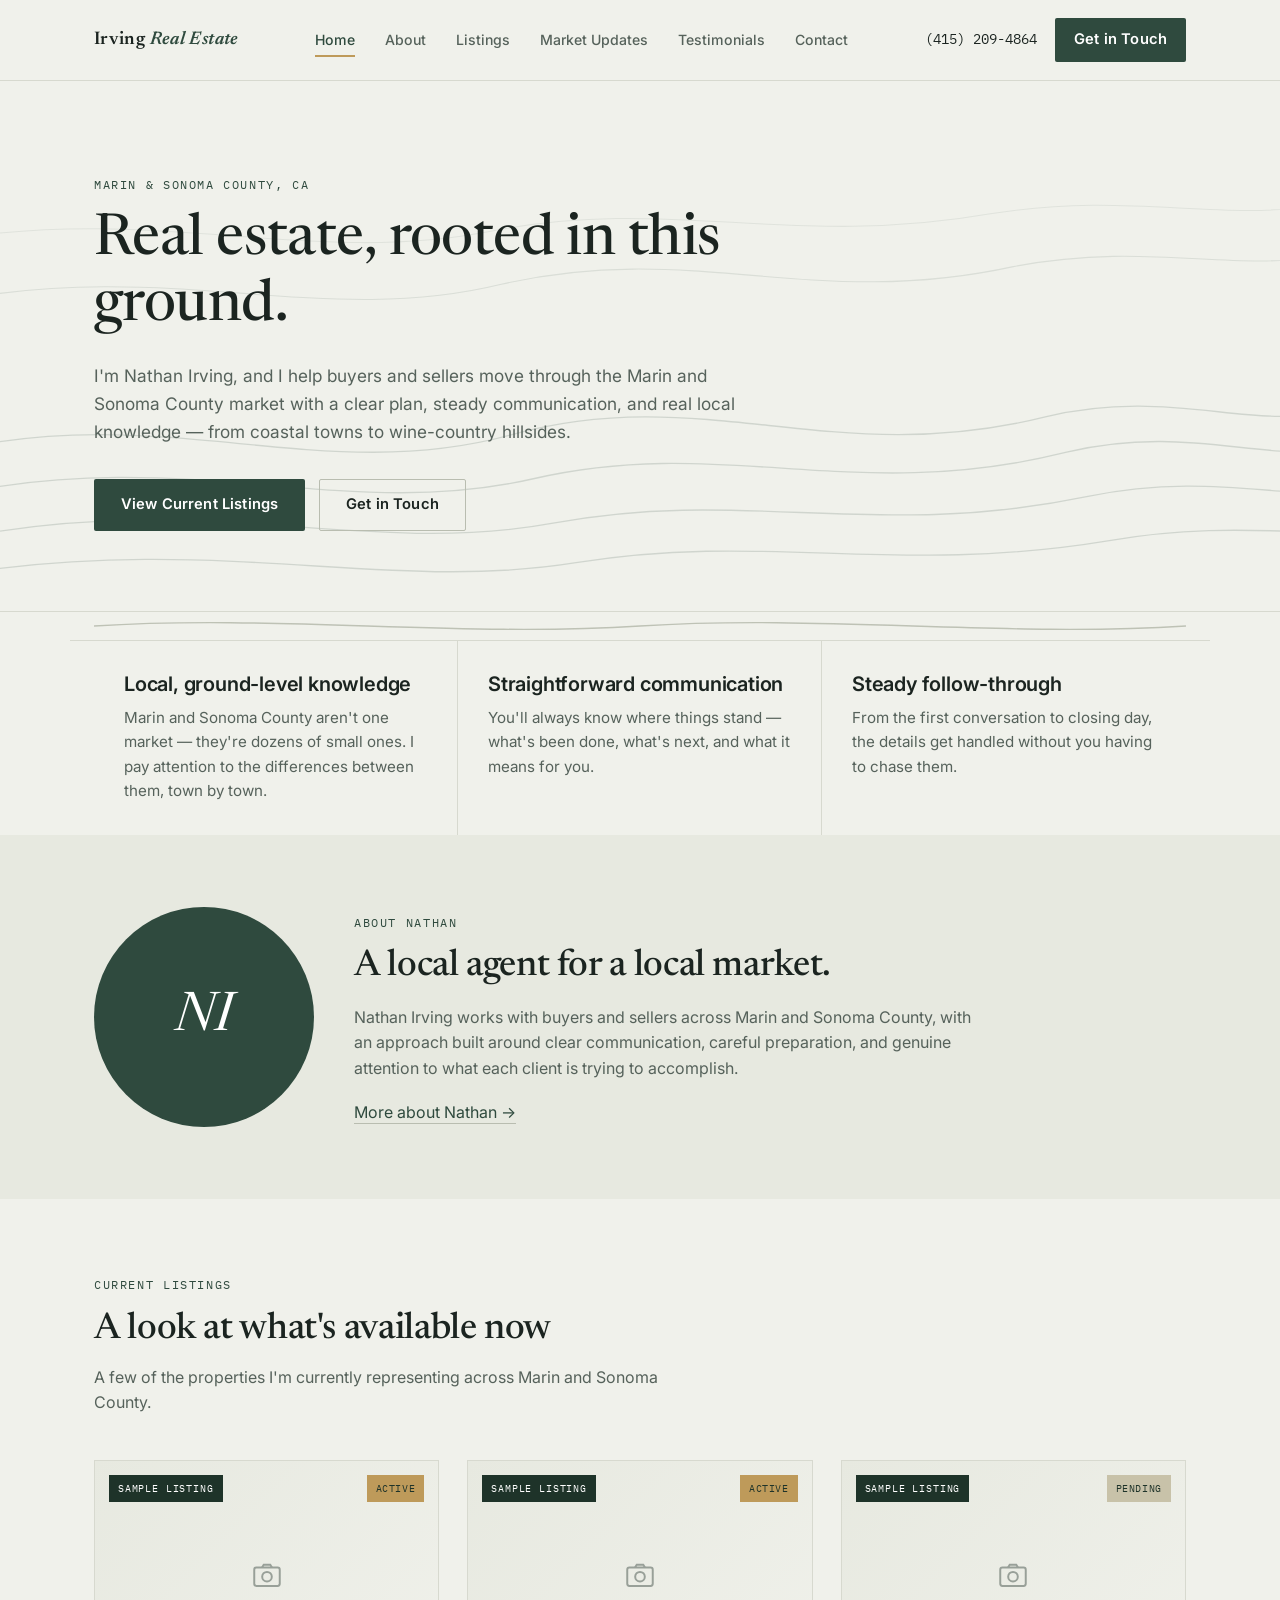
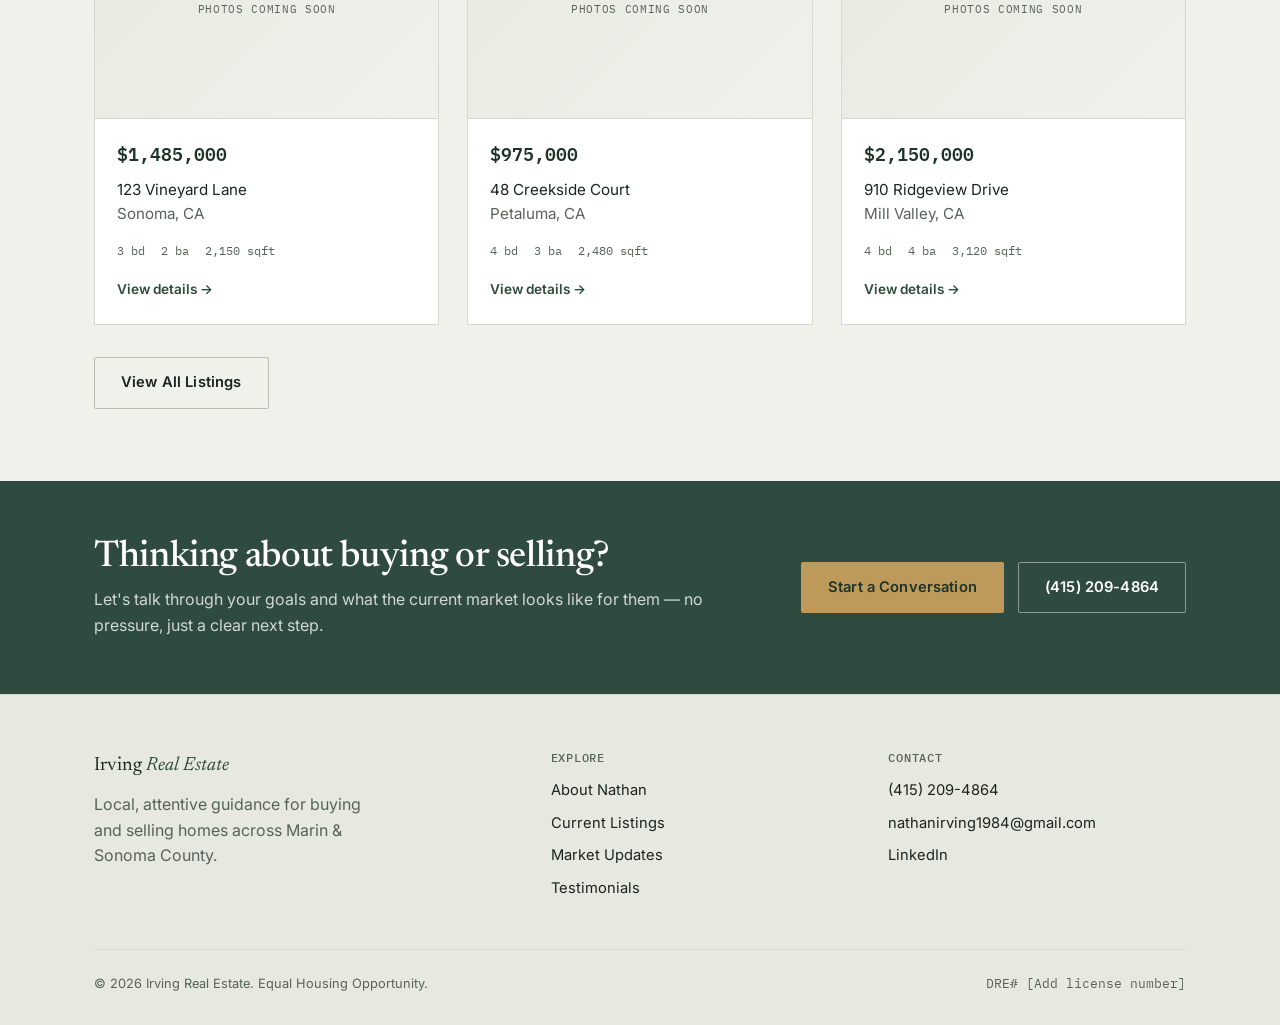
==== index.html @ acb5d285 "Create index.html" ====
<!doctype html>
<html lang="en">
<head>
  <meta charset="UTF-8">
  <meta name="viewport" content="width=device-width, initial-scale=1.0">
  <title>Irving Real Estate | Nathan Irving — Marin &amp; Sonoma County, CA</title>
  <meta name="description" content="Nathan Irving helps buyers and sellers navigate the Marin and Sonoma County, CA real estate market with clear communication and local knowledge.">
  <link rel="icon" href="images/favicon.svg" type="image/svg+xml">
  <link rel="preconnect" href="https://fonts.googleapis.com">
  <link rel="preconnect" href="https://fonts.gstatic.com" crossorigin>
  <link href="https://fonts.googleapis.com/css2?family=Newsreader:ital,opsz,wght@0,6..72,400;0,6..72,500;0,6..72,600;1,6..72,400;1,6..72,500&family=Inter:wght@400;500;600;700&family=IBM+Plex+Mono:wght@400;500&display=swap" rel="stylesheet">
  <link rel="stylesheet" href="css/styles.css">
</head>
<body>

  <header class="site-header">
    <nav class="nav">
      <a href="index.html" class="nav-brand">Irving <span>Real Estate</span></a>
      <button class="nav-toggle" aria-label="Toggle navigation menu" aria-expanded="false">
        <span></span><span></span><span></span>
      </button>
      <div class="nav-links">
        <a href="index.html" aria-current="page">Home</a>
        <a href="about.html">About</a>
        <a href="listings.html">Listings</a>
        <a href="market-updates.html">Market Updates</a>
        <a href="testimonials.html">Testimonials</a>
        <a href="contact.html">Contact</a>
      </div>
      <div class="nav-contact">
        <span class="nav-phone">(415) 209-4864</span>
        <a href="contact.html" class="btn btn--primary" style="padding:9px 18px;">Get in Touch</a>
      </div>
    </nav>
  </header>

  <main>
    <section class="hero">
      <svg class="contour-bg" viewBox="0 0 1200 600" preserveAspectRatio="none" xmlns="http://www.w3.org/2000/svg" aria-hidden="true">
        <path d="M-50,420 C150,360 300,460 480,400 C660,340 780,440 980,380 C1100,345 1180,400 1250,370" fill="none" stroke="currentColor" stroke-width="1.5"/>
        <path d="M-50,470 C170,410 320,500 500,450 C680,400 800,480 1000,420 C1120,385 1200,440 1260,410" fill="none" stroke="currentColor" stroke-width="1.5"/>
        <path d="M-50,520 C190,460 340,540 520,500 C700,460 820,520 1020,470 C1140,440 1220,480 1270,460" fill="none" stroke="currentColor" stroke-width="1.5"/>
        <path d="M-50,560 C200,510 360,580 540,545 C720,510 840,560 1040,520 C1160,495 1240,520 1280,505" fill="none" stroke="currentColor" stroke-width="1.5"/>
        <path d="M-50,250 C160,200 300,280 470,230 C650,180 760,260 950,210 C1080,180 1160,220 1250,195" fill="none" stroke="currentColor" stroke-width="1.2" opacity="0.7"/>
        <path d="M-50,180 C150,140 290,210 460,170 C630,130 740,190 930,150 C1060,125 1140,160 1240,140" fill="none" stroke="currentColor" stroke-width="1.2" opacity="0.5"/>
      </svg>
      <div class="container">
        <div class="hero-inner">
          <span class="eyebrow">Marin &amp; Sonoma County, CA</span>
          <h1>Real estate, rooted in this ground.</h1>
          <p class="lede">I'm Nathan Irving, and I help buyers and sellers move through the Marin and Sonoma County market with a clear plan, steady communication, and real local knowledge — from coastal towns to wine-country hillsides.</p>
          <div class="hero-actions">
            <a href="listings.html" class="btn btn--primary">View Current Listings</a>
            <a href="contact.html" class="btn btn--ghost">Get in Touch</a>
          </div>
        </div>
      </div>
    </section>

    <section class="container">
      <svg class="contour-divider" viewBox="0 0 600 24" preserveAspectRatio="none" xmlns="http://www.w3.org/2000/svg" aria-hidden="true">
        <path d="M0,12 C100,2 200,22 300,12 C400,2 500,22 600,12" fill="none" stroke="currentColor" stroke-width="1.2"/>
      </svg>
    </section>

    <section class="triptych container">
      <div class="triptych-item">
        <h3>Local, ground-level knowledge</h3>
        <p>Marin and Sonoma County aren't one market — they're dozens of small ones. I pay attention to the differences between them, town by town.</p>
      </div>
      <div class="triptych-item">
        <h3>Straightforward communication</h3>
        <p>You'll always know where things stand — what's been done, what's next, and what it means for you.</p>
      </div>
      <div class="triptych-item">
        <h3>Steady follow-through</h3>
        <p>From the first conversation to closing day, the details get handled without you having to chase them.</p>
      </div>
    </section>

    <section class="section section--alt">
      <div class="container about-split">
        <div class="monogram">NI</div>
        <div>
          <span class="eyebrow">About Nathan</span>
          <h2 style="margin-bottom:16px;">A local agent for a local market.</h2>
          <p style="margin-bottom:18px;">Nathan Irving works with buyers and sellers across Marin and Sonoma County, with an approach built around clear communication, careful preparation, and genuine attention to what each client is trying to accomplish.</p>
          <a href="about.html" class="text-link">More about Nathan →</a>
        </div>
      </div>
    </section>

    <section class="section">
      <div class="container">
        <div class="section-head">
          <span class="eyebrow">Current Listings</span>
          <h2>A look at what's available now</h2>
          <p>A few of the properties I'm currently representing across Marin and Sonoma County.</p>
        </div>
        <div class="listings-grid" data-featured-grid></div>
        <div style="margin-top:32px;">
          <a href="listings.html" class="btn btn--ghost">View All Listings</a>
        </div>
      </div>
    </section>

    <section class="cta-banner">
      <div class="container cta-banner-inner">
        <div>
          <h2 style="margin-bottom:8px;">Thinking about buying or selling?</h2>
          <p>Let's talk through your goals and what the current market looks like for them — no pressure, just a clear next step.</p>
        </div>
        <div style="display:flex; gap:14px; flex-wrap:wrap;">
          <a href="contact.html" class="btn btn--accent">Start a Conversation</a>
          <a href="tel:+14152094864" class="btn btn--ghost">(415) 209-4864</a>
        </div>
      </div>
    </section>
  </main>

  <footer class="site-footer">
    <div class="container">
      <div class="footer-grid">
        <div>
          <div class="footer-brand">Irving <span>Real Estate</span></div>
          <p style="max-width:280px;">Local, attentive guidance for buying and selling homes across Marin &amp; Sonoma County.</p>
        </div>
        <div class="footer-col">
          <h4>Explore</h4>
          <a href="about.html">About Nathan</a>
          <a href="listings.html">Current Listings</a>
          <a href="market-updates.html">Market Updates</a>
          <a href="testimonials.html">Testimonials</a>
        </div>
        <div class="footer-col">
          <h4>Contact</h4>
          <a href="tel:+14152094864">(415) 209-4864</a>
          <a href="mailto:nathanirving1984@gmail.com">nathanirving1984@gmail.com</a>
          <a href="https://www.linkedin.com/in/nathan-irving-8bb08a265" target="_blank" rel="noopener">LinkedIn</a>
        </div>
      </div>
      <div class="footer-bottom">
        <span>&copy; <span data-current-year></span> Irving Real Estate. Equal Housing Opportunity.</span>
        <span class="license-note">DRE# [Add license number]</span>
      </div>
    </div>
  </footer>

  <script src="js/utils.js"></script>
  <script src="js/data/listings-data.js"></script>
  <script src="js/home-featured.js"></script>
  <script src="js/nav.js"></script>
</body>
</html>
---- css/styles.css ----
/* ============================================================
   IRVING REAL ESTATE — core stylesheet
   Design language: quiet, editorial, grounded in the fog-and-
   redwood landscape of Marin & Sonoma County rather than a
   generic "real estate" template look. A topographic contour
   line is the recurring signature motif (real estate = land).
   ============================================================ */

/* ---- Reset ---- */
*, *::before, *::after { box-sizing: border-box; }
html, body, h1, h2, h3, h4, p, figure, blockquote, dl, dd { margin: 0; }
html { scroll-behavior: smooth; }
body { min-height: 100vh; }
img, picture, svg { display: block; max-width: 100%; }
a { color: inherit; text-decoration: none; }
button { font: inherit; cursor: pointer; }
ul, ol { padding: 0; margin: 0; list-style: none; }

@media (prefers-reduced-motion: reduce) {
  html { scroll-behavior: auto; }
  *, *::before, *::after {
    animation-duration: 0.001ms !important;
    animation-iteration-count: 1 !important;
    transition-duration: 0.001ms !important;
    scroll-behavior: auto !important;
  }
}

/* ---- Design tokens ---- */
:root {
  --color-bg: #F0F1EB;
  --color-surface: #FFFFFF;
  --color-surface-alt: #E7E9E0;
  --color-ink: #1B2420;
  --color-ink-muted: #56625B;
  --color-primary: #2F4A3E;
  --color-primary-dark: #1E3329;
  --color-accent: #BE9A5A;
  --color-accent-soft: #E7DAC1;
  --color-line: #D7D9CF;
  --color-line-strong: #B9BDB0;
  --color-bg-rgb: 240, 241, 235;
  --font-display: 'Newsreader', Georgia, serif;
  --font-body: 'Inter', -apple-system, BlinkMacSystemFont, 'Segoe UI', sans-serif;
  --font-mono: 'IBM Plex Mono', 'SF Mono', Consolas, monospace;
  --container-w: 1140px;
  --container-pad: 24px;
  --radius: 2px;
}

/* ---- Base ---- */
body {
  background: var(--color-bg);
  color: var(--color-ink);
  font-family: var(--font-body);
  font-size: 16px;
  line-height: 1.6;
  -webkit-font-smoothing: antialiased;
}

h1, h2, h3, h4 {
  font-family: var(--font-display);
  font-weight: 500;
  line-height: 1.15;
  letter-spacing: -0.01em;
  color: var(--color-ink);
}

h1 { font-size: clamp(2.4rem, 5vw, 3.6rem); font-weight: 450; }
h2 { font-size: clamp(1.7rem, 3vw, 2.3rem); }
h3 { font-size: 1.25rem; font-weight: 600; font-family: var(--font-body); }

p { color: var(--color-ink-muted); max-width: 62ch; }

.italic { font-style: italic; }

a.text-link {
  color: var(--color-primary);
  border-bottom: 1px solid var(--color-line-strong);
  padding-bottom: 1px;
  transition: border-color 0.15s ease, color 0.15s ease;
}
a.text-link:hover { border-color: var(--color-primary); }

:focus-visible {
  outline: 2px solid var(--color-primary);
  outline-offset: 3px;
}

/* ---- Layout helpers ---- */
.container {
  width: 100%;
  max-width: var(--container-w);
  margin: 0 auto;
  padding: 0 var(--container-pad);
}

.section { padding: 72px 0; }
.section--tight { padding: 48px 0; }
.section--alt { background: var(--color-surface-alt); }

.eyebrow {
  font-family: var(--font-mono);
  font-size: 0.72rem;
  letter-spacing: 0.14em;
  text-transform: uppercase;
  color: var(--color-primary);
  display: inline-block;
  margin-bottom: 14px;
}

.section-head { max-width: 640px; margin-bottom: 44px; }
.section-head p { margin-top: 14px; }

/* ---- Contour line motif ---- */
.contour-divider {
  width: 100%;
  height: 28px;
  display: block;
  color: var(--color-line-strong);
  opacity: 0.9;
}

.contour-bg {
  position: absolute;
  inset: 0;
  width: 100%;
  height: 100%;
  z-index: 0;
  color: var(--color-primary);
  opacity: 0.16;
  pointer-events: none;
}

/* ---- Buttons ---- */
.btn {
  display: inline-flex;
  align-items: center;
  gap: 8px;
  padding: 13px 26px;
  font-family: var(--font-body);
  font-size: 0.92rem;
  font-weight: 600;
  letter-spacing: 0.01em;
  border-radius: var(--radius);
  border: 1px solid transparent;
  transition: transform 0.15s ease, background 0.15s ease, color 0.15s ease, border-color 0.15s ease;
  white-space: nowrap;
}
.btn:hover { transform: translateY(-1px); }
.btn--primary { background: var(--color-primary); color: #fff; }
.btn--primary:hover { background: var(--color-primary-dark); }
.btn--ghost { background: transparent; color: var(--color-ink); border-color: var(--color-line-strong); }
.btn--ghost:hover { border-color: var(--color-primary); color: var(--color-primary); }
.btn--accent { background: var(--color-accent); color: var(--color-primary-dark); }
.btn--accent:hover { background: #ab8849; }
.btn--block { width: 100%; justify-content: center; }

/* ---- Header / nav ---- */
.site-header {
  position: sticky;
  top: 0;
  z-index: 50;
  background: rgba(var(--color-bg-rgb), 0.92);
  backdrop-filter: blur(6px);
  border-bottom: 1px solid var(--color-line);
}

.nav {
  display: flex;
  align-items: center;
  justify-content: space-between;
  padding: 18px var(--container-pad);
  max-width: var(--container-w);
  margin: 0 auto;
}

.nav-brand { font-family: var(--font-display); font-size: 1.15rem; font-weight: 600; letter-spacing: 0.02em; }
.nav-brand span { color: var(--color-primary); font-style: italic; }

.nav-links { display: flex; align-items: center; gap: 30px; }
.nav-links a {
  font-size: 0.88rem;
  font-weight: 500;
  color: var(--color-ink-muted);
  transition: color 0.15s ease;
  position: relative;
}
.nav-links a:hover, .nav-links a[aria-current="page"] { color: var(--color-primary); }
.nav-links a[aria-current="page"]::after {
  content: "";
  position: absolute;
  left: 0; right: 0; bottom: -6px;
  height: 2px;
  background: var(--color-accent);
}

.nav-contact { display: flex; align-items: center; gap: 18px; }
.nav-phone { font-family: var(--font-mono); font-size: 0.85rem; color: var(--color-ink); }

.nav-toggle {
  display: none;
  background: none;
  border: none;
  flex-direction: column;
  gap: 5px;
  padding: 6px;
}
.nav-toggle span { width: 22px; height: 2px; background: var(--color-ink); display: block; }

@media (max-width: 860px) {
  .nav-links {
    position: fixed;
    top: 68px; left: 0; right: 0;
    background: var(--color-bg);
    border-bottom: 1px solid var(--color-line);
    flex-direction: column;
    align-items: flex-start;
    gap: 0;
    padding: 8px var(--container-pad) 18px;
    display: none;
  }
  .nav-links.is-open { display: flex; }
  .nav-links a { width: 100%; padding: 12px 0; border-bottom: 1px solid var(--color-line); }
  .nav-phone { display: none; }
  .nav-toggle { display: flex; }
}

/* ---- Hero ---- */
.hero {
  position: relative;
  overflow: hidden;
  padding: 90px 0 80px;
  border-bottom: 1px solid var(--color-line);
}
.hero-inner { position: relative; z-index: 1; max-width: 680px; }
.hero h1 { margin-bottom: 22px; }
.hero p.lede { font-size: 1.08rem; margin-bottom: 34px; }
.hero-actions { display: flex; gap: 14px; flex-wrap: wrap; }

.page-banner {
  padding: 56px 0 44px;
  border-bottom: 1px solid var(--color-line);
}
.page-banner h1 { font-size: clamp(2rem, 4vw, 2.8rem); }
.page-banner p { margin-top: 14px; }

/* ---- Value props triptych ---- */
.triptych {
  display: grid;
  grid-template-columns: repeat(3, 1fr);
  gap: 0;
  border-top: 1px solid var(--color-line);
}
.triptych-item { padding: 32px 30px; border-right: 1px solid var(--color-line); }
.triptych-item:last-child { border-right: none; }
.triptych-item h3 { margin-bottom: 10px; }
.triptych-item p { font-size: 0.95rem; }

@media (max-width: 760px) {
  .triptych { grid-template-columns: 1fr; }
  .triptych-item { border-right: none; border-bottom: 1px solid var(--color-line); }
}

/* ---- Cards ---- */
.card {
  background: var(--color-surface);
  border: 1px solid var(--color-line);
  display: flex;
  flex-direction: column;
  transition: border-color 0.15s ease, transform 0.15s ease;
}
.card:hover { border-color: var(--color-line-strong); }

.badge-sample {
  position: absolute;
  top: 14px; left: 14px;
  z-index: 2;
  background: var(--color-primary-dark);
  color: #fff;
  font-family: var(--font-mono);
  font-size: 0.65rem;
  letter-spacing: 0.08em;
  text-transform: uppercase;
  padding: 5px 9px;
}

.photo-placeholder {
  position: relative;
  width: 100%;
  aspect-ratio: 4 / 3;
  background: linear-gradient(135deg, var(--color-surface-alt) 0%, var(--color-bg) 100%);
  display: flex;
  align-items: center;
  justify-content: center;
  flex-direction: column;
  gap: 8px;
  color: var(--color-ink-muted);
  border-bottom: 1px solid var(--color-line);
}
.photo-placeholder svg { width: 34px; height: 34px; opacity: 0.55; }
.photo-placeholder span { font-family: var(--font-mono); font-size: 0.7rem; letter-spacing: 0.06em; text-transform: uppercase; }

.monogram {
  width: 220px;
  height: 220px;
  border-radius: 50%;
  background: var(--color-primary);
  color: #fff;
  font-family: var(--font-display);
  font-size: 3.4rem;
  font-style: italic;
  display: flex;
  align-items: center;
  justify-content: center;
  flex-shrink: 0;
}

/* ---- Listings grid ---- */
.listings-toolbar { display: flex; align-items: center; justify-content: space-between; flex-wrap: wrap; gap: 16px; margin-bottom: 32px; }
.filter-group { display: flex; gap: 8px; flex-wrap: wrap; }
.filter-btn {
  font-family: var(--font-mono);
  font-size: 0.74rem;
  letter-spacing: 0.05em;
  text-transform: uppercase;
  padding: 8px 14px;
  border: 1px solid var(--color-line-strong);
  background: transparent;
  color: var(--color-ink-muted);
  transition: all 0.15s ease;
}
.filter-btn.is-active, .filter-btn:hover { background: var(--color-primary); color: #fff; border-color: var(--color-primary); }

.listings-grid { display: grid; grid-template-columns: repeat(3, 1fr); gap: 28px; }
@media (max-width: 980px) { .listings-grid { grid-template-columns: repeat(2, 1fr); } }
@media (max-width: 640px) { .listings-grid { grid-template-columns: 1fr; } }

.listing-card { position: relative; }
.listing-card .status-tag {
  position: absolute;
  top: 14px; right: 14px;
  z-index: 2;
  font-family: var(--font-mono);
  font-size: 0.65rem;
  letter-spacing: 0.06em;
  text-transform: uppercase;
  padding: 5px 9px;
  background: var(--color-accent);
  color: var(--color-primary-dark);
}
.listing-card .status-tag.status-pending { background: #C8C2A9; }
.listing-card .status-tag.status-sold { background: var(--color-ink-muted); color: #fff; }

.listing-body { padding: 20px 22px 24px; display: flex; flex-direction: column; gap: 10px; flex: 1; }
.listing-price { font-family: var(--font-mono); font-size: 1.15rem; color: var(--color-primary-dark); font-weight: 600; }
.listing-address { font-size: 0.95rem; color: var(--color-ink); }
.listing-address .city { color: var(--color-ink-muted); }
.listing-specs { display: flex; gap: 16px; font-family: var(--font-mono); font-size: 0.78rem; color: var(--color-ink-muted); margin-top: 4px; }
.listing-card a.card-link { margin-top: auto; padding-top: 8px; font-size: 0.85rem; font-weight: 600; color: var(--color-primary); }

.empty-state { padding: 60px 20px; text-align: center; border: 1px dashed var(--color-line-strong); color: var(--color-ink-muted); font-family: var(--font-mono); font-size: 0.85rem; }

/* ---- Listing detail ---- */
.listing-detail-grid { display: grid; grid-template-columns: 1.3fr 1fr; gap: 48px; align-items: start; }
@media (max-width: 860px) { .listing-detail-grid { grid-template-columns: 1fr; } }

.gallery-main { aspect-ratio: 4 / 3; margin-bottom: 12px; }
.gallery-thumbs { display: flex; gap: 10px; flex-wrap: wrap; }
.gallery-thumbs button { width: 76px; height: 56px; border: 1px solid var(--color-line); background: var(--color-surface-alt); padding: 0; overflow: hidden; }
.gallery-thumbs img { width: 100%; height: 100%; object-fit: cover; }
.gallery-thumbs button.is-active { border-color: var(--color-primary); }

.spec-table { width: 100%; border-collapse: collapse; margin: 22px 0; }
.spec-table tr { border-bottom: 1px solid var(--color-line); }
.spec-table td { padding: 11px 0; font-size: 0.92rem; }
.spec-table td:first-child { color: var(--color-ink-muted); font-family: var(--font-mono); font-size: 0.78rem; text-transform: uppercase; letter-spacing: 0.04em; width: 40%; }

.detail-panel { border: 1px solid var(--color-line); padding: 28px; }
.back-link { display: inline-flex; align-items: center; gap: 6px; margin-bottom: 24px; font-size: 0.85rem; color: var(--color-ink-muted); }
.back-link:hover { color: var(--color-primary); }

/* ---- Testimonials ---- */
.testimonial-grid { display: grid; grid-template-columns: repeat(3, 1fr); gap: 28px; }
@media (max-width: 980px) { .testimonial-grid { grid-template-columns: 1fr 1fr; } }
@media (max-width: 640px) { .testimonial-grid { grid-template-columns: 1fr; } }

.testimonial-card { padding: 30px 26px; border: 1px solid var(--color-line); background: var(--color-surface); display: flex; flex-direction: column; gap: 16px; }
.testimonial-quote { font-family: var(--font-display); font-style: italic; font-size: 1.05rem; color: var(--color-ink); }
.testimonial-name { font-family: var(--font-mono); font-size: 0.75rem; text-transform: uppercase; letter-spacing: 0.05em; color: var(--color-ink-muted); margin-top: auto; }

/* ---- Market updates ---- */
.post-list { display: flex; flex-direction: column; }
.post-row { display: grid; grid-template-columns: 130px 1fr; gap: 28px; padding: 28px 0; border-bottom: 1px solid var(--color-line); }
.post-date { font-family: var(--font-mono); font-size: 0.78rem; color: var(--color-ink-muted); padding-top: 4px; }
.post-row h3 { margin-bottom: 8px; }
@media (max-width: 600px) { .post-row { grid-template-columns: 1fr; gap: 8px; } }

/* ---- Service areas ---- */
.areas-grid { display: grid; grid-template-columns: repeat(2, 1fr); gap: 36px; }
@media (max-width: 700px) { .areas-grid { grid-template-columns: 1fr; } }
.areas-col h3 { font-family: var(--font-mono); font-size: 0.8rem; text-transform: uppercase; letter-spacing: 0.06em; color: var(--color-primary); margin-bottom: 14px; font-weight: 600; }
.areas-col ul { display: flex; flex-wrap: wrap; gap: 10px 0; }
.areas-col li { width: 50%; font-size: 0.94rem; padding: 7px 0; border-bottom: 1px solid var(--color-line); }

/* ---- Forms ---- */
.form-grid { display: grid; gap: 18px; max-width: 560px; }
.form-row { display: flex; flex-direction: column; gap: 6px; }
.form-row label { font-family: var(--font-mono); font-size: 0.74rem; text-transform: uppercase; letter-spacing: 0.05em; color: var(--color-ink-muted); }
.form-row input, .form-row textarea { font: inherit; font-size: 0.95rem; padding: 12px 14px; border: 1px solid var(--color-line-strong); background: var(--color-surface); color: var(--color-ink); border-radius: var(--radius); }
.form-row input:focus, .form-row textarea:focus { outline: 2px solid var(--color-primary); outline-offset: 1px; }
.form-note { font-size: 0.82rem; color: var(--color-ink-muted); margin-top: 4px; }

.intake-grid { display: grid; grid-template-columns: 1fr 1fr; gap: 24px; }
@media (max-width: 700px) { .intake-grid { grid-template-columns: 1fr; } }
.intake-card { padding: 28px; border: 1px solid var(--color-line); background: var(--color-surface); }
.intake-card h3 { margin-bottom: 8px; }
.intake-card p { font-size: 0.92rem; margin-bottom: 18px; }

.contact-row { display: flex; flex-wrap: wrap; gap: 28px; margin: 28px 0 8px; }
.contact-row a { display: flex; align-items: center; gap: 10px; font-weight: 600; }
.contact-row svg { width: 18px; height: 18px; color: var(--color-primary); }

/* ---- CTA banner ---- */
.cta-banner { background: var(--color-primary); color: #fff; padding: 56px 0; }
.cta-banner h2 { color: #fff; }
.cta-banner p { color: rgba(255,255,255,0.78); }
.cta-banner-inner { display: flex; align-items: center; justify-content: space-between; gap: 30px; flex-wrap: wrap; }
.cta-banner .btn--ghost { border-color: rgba(255,255,255,0.45); color: #fff; }
.cta-banner .btn--ghost:hover { border-color: #fff; background: rgba(255,255,255,0.08); }

/* ---- Footer ---- */
.site-footer { border-top: 1px solid var(--color-line); padding: 56px 0 30px; background: var(--color-surface-alt); }
.footer-grid { display: grid; grid-template-columns: 1.4fr 1fr 1fr; gap: 40px; margin-bottom: 40px; }
@media (max-width: 760px) { .footer-grid { grid-template-columns: 1fr; gap: 28px; } }
.footer-brand { font-family: var(--font-display); font-size: 1.2rem; margin-bottom: 10px; }
.footer-brand span { color: var(--color-primary); font-style: italic; }
.footer-col h4 { font-family: var(--font-mono); font-size: 0.75rem; text-transform: uppercase; letter-spacing: 0.06em; color: var(--color-ink-muted); margin-bottom: 14px; }
.footer-col li, .footer-col a { font-size: 0.92rem; margin-bottom: 9px; display: block; }
.footer-col a:hover { color: var(--color-primary); }
.footer-bottom { display: flex; justify-content: space-between; flex-wrap: wrap; gap: 12px; padding-top: 24px; border-top: 1px solid var(--color-line); font-size: 0.8rem; color: var(--color-ink-muted); }
.footer-bottom .license-note { font-family: var(--font-mono); }

/* ---- Responsive two-column layouts ---- */
.about-split { display: grid; grid-template-columns: 220px 1fr; gap: 40px; align-items: center; }
.bio-split { display: grid; grid-template-columns: 260px 1fr; gap: 48px; align-items: start; }
.contact-split { display: grid; grid-template-columns: 1fr 1fr; gap: 56px; }
@media (max-width: 700px) {
  .about-split, .bio-split, .contact-split { grid-template-columns: 1fr; gap: 24px; }
  .about-split .monogram { justify-self: center; }
}

/* ---- Misc ---- */
.mt-0 { margin-top: 0; }
.text-center { text-align: center; }
.visually-hidden { position: absolute; width: 1px; height: 1px; overflow: hidden; clip: rect(0,0,0,0); white-space: nowrap; }
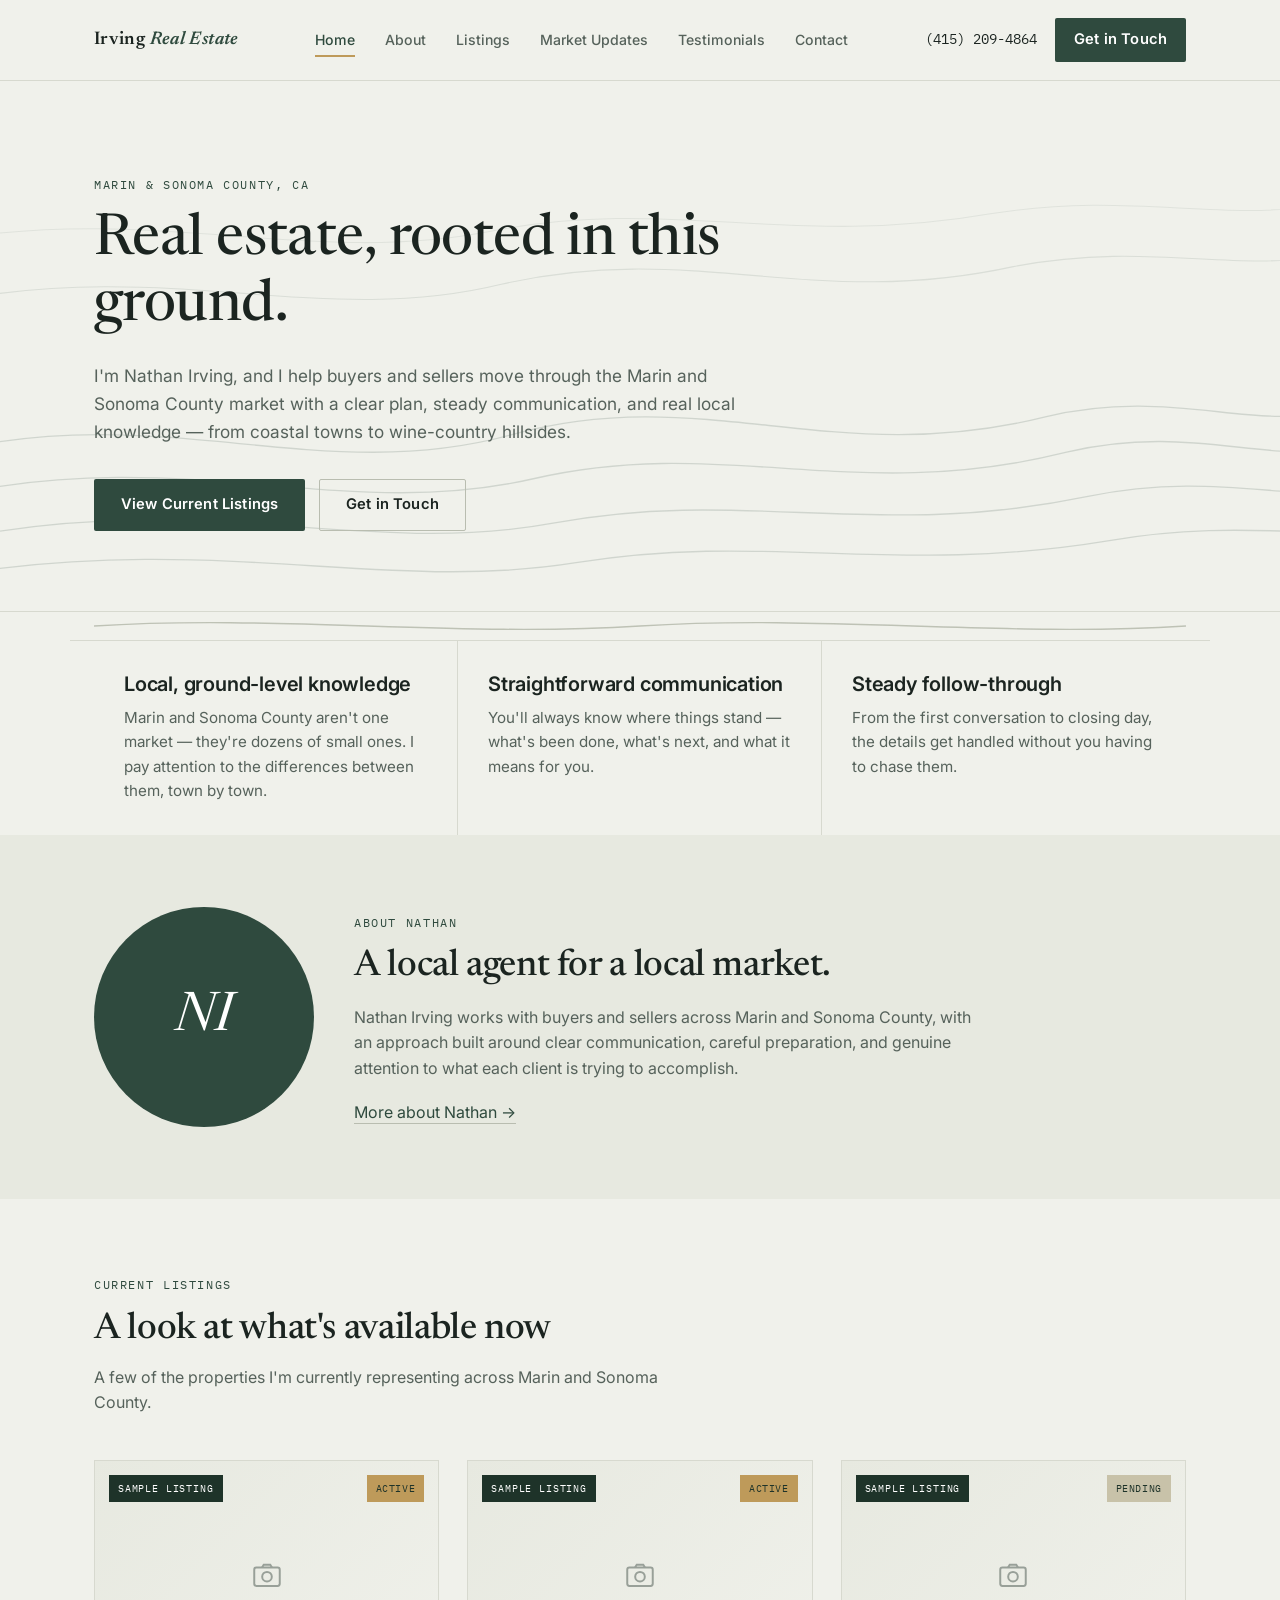
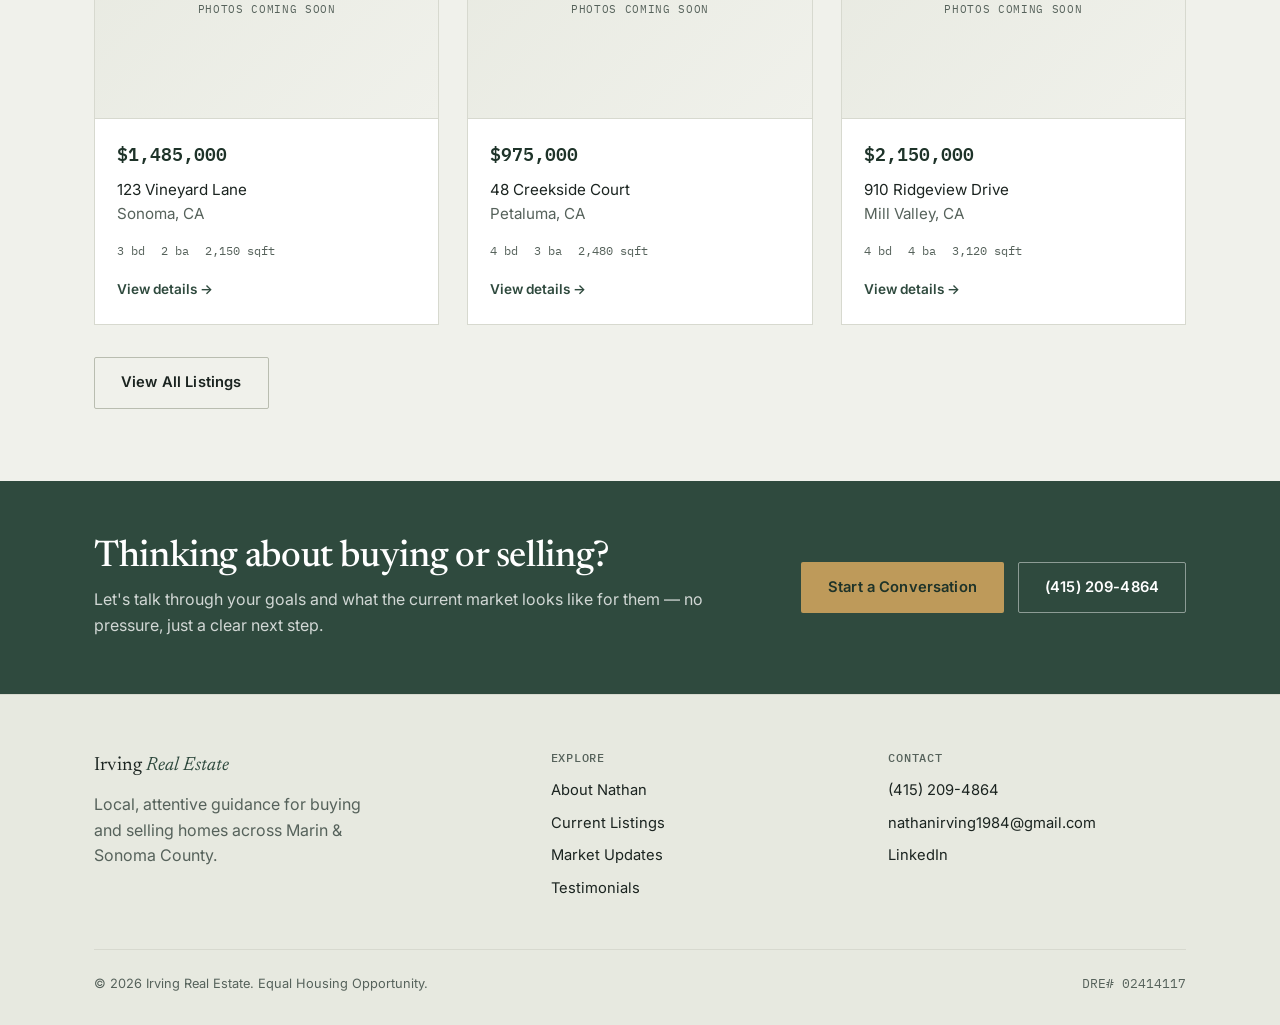
==== commit 3e2f5b9c: "Update index.html" ====
--- a/index.html
+++ b/index.html
@@ -141,7 +141,7 @@
       </div>
       <div class="footer-bottom">
         <span>&copy; <span data-current-year></span> Irving Real Estate. Equal Housing Opportunity.</span>
-        <span class="license-note">DRE# [Add license number]</span>
+        <span class="license-note">DRE# 02414117 </span>
       </div>
     </div>
   </footer>
